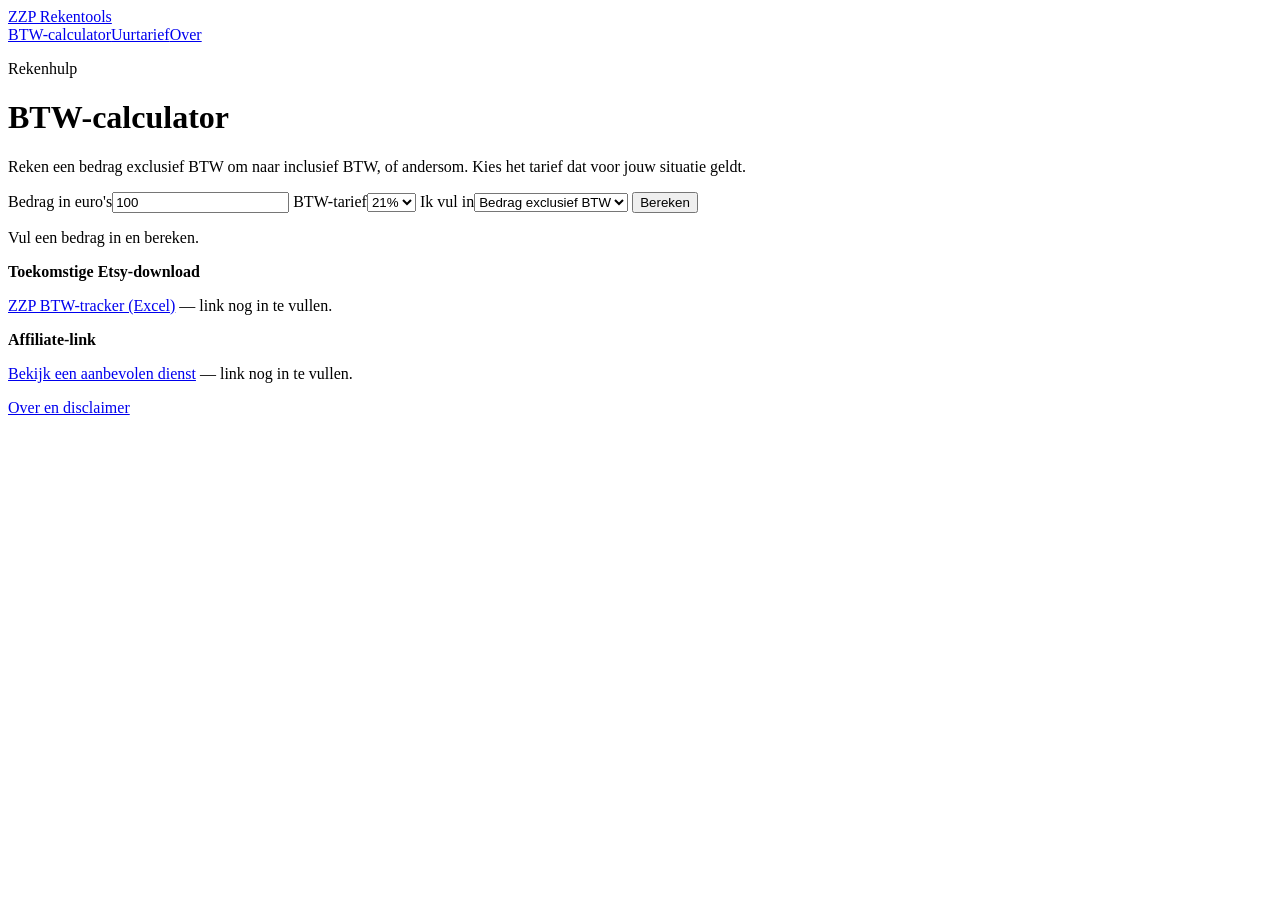
==== btw-calculator.html @ aae9de73 "Add ZZP site files" ====
<!doctype html>
<html lang="nl">
<head>
  <meta charset="utf-8">
  <meta name="viewport" content="width=device-width, initial-scale=1">
  <title>BTW-calculator — ZZP Rekentools</title>
  <link rel="stylesheet" href="style.css">
  <script src="btw.js" defer></script>
</head>
<body>
  <header class="wrap"><a class="brand" href="index.html">ZZP Rekentools</a><nav><a href="btw-calculator.html">BTW-calculator</a><a href="uurtarief-calculator.html">Uurtarief</a><a href="over.html">Over</a></nav></header>
  <main class="wrap narrow">
    <p class="eyebrow">Rekenhulp</p><h1>BTW-calculator</h1><p>Reken een bedrag exclusief BTW om naar inclusief BTW, of andersom. Kies het tarief dat voor jouw situatie geldt.</p>
    <form id="btw-form" class="panel">
      <label for="amount">Bedrag in euro's</label><input id="amount" name="amount" type="number" min="0" step="0.01" value="100" required>
      <label for="rate">BTW-tarief</label><select id="rate" name="rate"><option value="21">21%</option><option value="9">9%</option><option value="0">0%</option></select>
      <label for="direction">Ik vul in</label><select id="direction" name="direction"><option value="excl">Bedrag exclusief BTW</option><option value="incl">Bedrag inclusief BTW</option></select>
      <button type="submit">Bereken</button>
      <p id="btw-result" class="result" aria-live="polite">Vul een bedrag in en bereken.</p>
    </form>
    <aside class="placeholder"><strong>Toekomstige Etsy-download</strong><p><a href="#etsy-link-todo">ZZP BTW-tracker (Excel)</a> — link nog in te vullen.</p></aside>
    <aside class="placeholder"><strong>Affiliate-link</strong><p><a href="#affiliate-todo">Bekijk een aanbevolen dienst</a> — link nog in te vullen.</p></aside>
  </main><footer class="wrap"><a href="over.html">Over en disclaimer</a></footer>
</body>
</html>
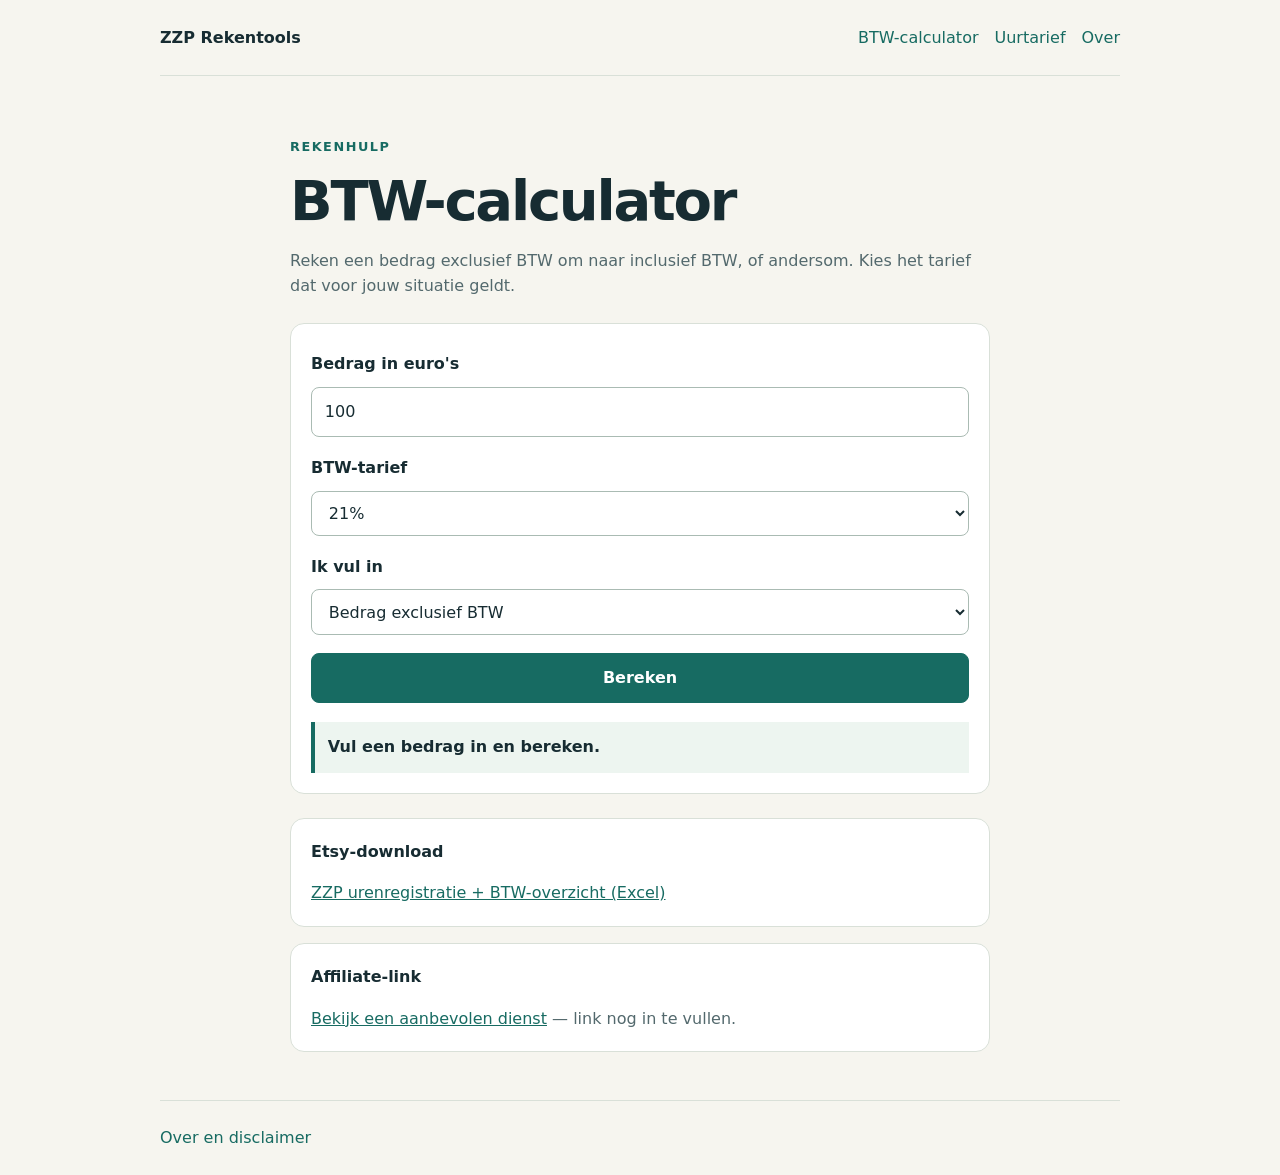
==== commit 717436ad: "Fill Etsy listing link for the ZZP urenregistratie + BTW tracker" ====
--- a/btw-calculator.html
+++ b/btw-calculator.html
@@ -18,7 +18,7 @@
       <button type="submit">Bereken</button>
       <p id="btw-result" class="result" aria-live="polite">Vul een bedrag in en bereken.</p>
     </form>
-    <aside class="placeholder"><strong>Toekomstige Etsy-download</strong><p><a href="#etsy-link-todo">ZZP BTW-tracker (Excel)</a> — link nog in te vullen.</p></aside>
+    <aside class="placeholder"><strong>Etsy-download</strong><p><a href="https://planandpennystudio.etsy.com/nl/listing/4621038016/zzp-urenregistratie-btw-overzicht-excel" rel="noopener">ZZP urenregistratie + BTW-overzicht (Excel)</a></p></aside>
     <aside class="placeholder"><strong>Affiliate-link</strong><p><a href="#affiliate-todo">Bekijk een aanbevolen dienst</a> — link nog in te vullen.</p></aside>
   </main><footer class="wrap"><a href="over.html">Over en disclaimer</a></footer>
 </body>
--- a/style.css
+++ b/style.css
@@ -0,0 +1,32 @@
+:root { color-scheme: light; --ink: #172c32; --muted: #53696d; --paper: #f6f5ef; --card: #fff; --accent: #176b62; --line: #d9e0d8; }
+* { box-sizing: border-box; }
+body { margin: 0; background: var(--paper); color: var(--ink); font: 16px/1.6 system-ui, sans-serif; }
+a { color: var(--accent); }
+.wrap { width: min(100% - 2rem, 960px); margin-inline: auto; }
+.narrow { max-width: 700px; }
+header { min-height: 76px; display: flex; align-items: center; justify-content: space-between; gap: 1rem; border-bottom: 1px solid var(--line); }
+.brand { font-weight: 800; text-decoration: none; color: var(--ink); }
+nav { display: flex; flex-wrap: wrap; gap: 1rem; }
+nav a, footer a { text-decoration: none; }
+main { padding-block: 3rem; }
+.hero { max-width: 680px; padding-block: 1.5rem 2rem; }
+h1 { font-size: clamp(2rem, 6vw, 3.5rem); line-height: 1.1; letter-spacing: -.04em; margin: .25rem 0 1rem; }
+h2 { line-height: 1.2; }
+p { color: var(--muted); }
+.eyebrow { color: var(--accent); font-size: .8rem; font-weight: 750; letter-spacing: .12em; text-transform: uppercase; }
+.cards { display: grid; grid-template-columns: repeat(auto-fit, minmax(230px, 1fr)); gap: 1rem; }
+.card, .panel, .placeholder { background: var(--card); border: 1px solid var(--line); border-radius: 14px; padding: 1.25rem; }
+.card { color: inherit; text-decoration: none; }
+.card span { color: var(--accent); font-weight: 700; }
+.panel { display: grid; gap: .65rem; margin-block: 1.5rem; }
+label { font-weight: 700; margin-top: .45rem; }
+input, select, button { font: inherit; border: 1px solid #aabbb3; border-radius: 8px; padding: .7rem .8rem; background: #fff; color: var(--ink); }
+button { background: var(--accent); border-color: var(--accent); color: #fff; font-weight: 750; cursor: pointer; margin-top: .5rem; }
+button:hover { filter: brightness(.92); }
+.result { color: var(--ink); background: #edf5f0; border-left: 4px solid var(--accent); padding: .8rem; margin: .5rem 0 0; font-weight: 700; }
+.assumptions { background: #f7f8f5; padding: .8rem 1rem; border-radius: 8px; }
+.assumptions ul { margin-bottom: 0; padding-left: 1.2rem; }
+.placeholder { margin-top: 1rem; }
+.placeholder p { margin-bottom: 0; }
+footer { border-top: 1px solid var(--line); padding-block: 1.5rem; }
+@media (max-width: 540px) { header { align-items: flex-start; flex-direction: column; padding-block: 1rem; } nav { gap: .65rem; } main { padding-block: 2rem; } }
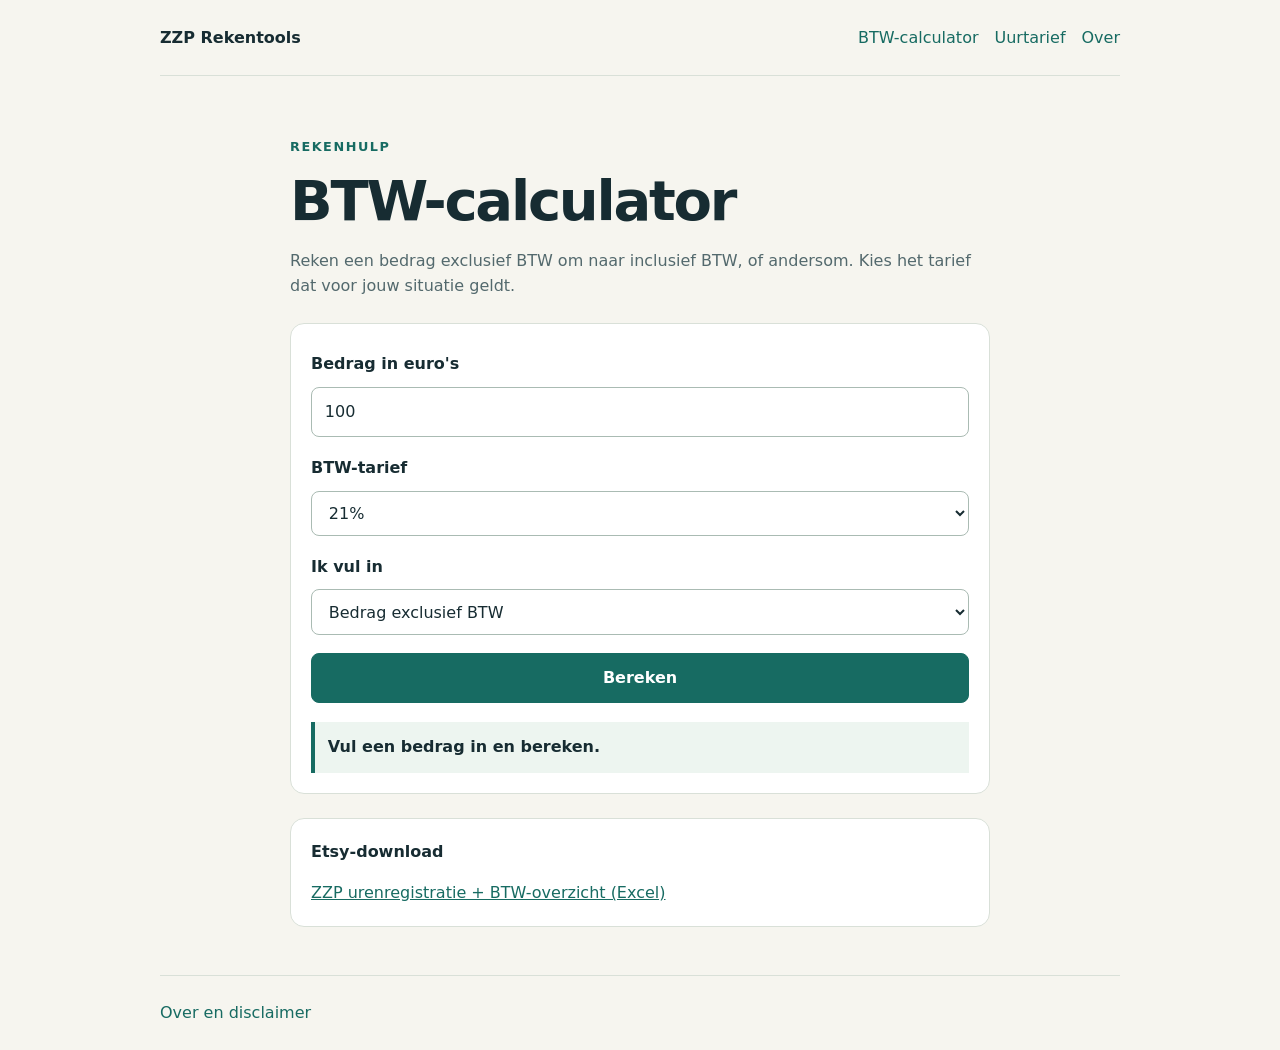
==== commit 3b52fc96: "Remove unfilled affiliate placeholder" ====
--- a/btw-calculator.html
+++ b/btw-calculator.html
@@ -19,7 +19,6 @@
       <p id="btw-result" class="result" aria-live="polite">Vul een bedrag in en bereken.</p>
     </form>
     <aside class="placeholder"><strong>Etsy-download</strong><p><a href="https://planandpennystudio.etsy.com/nl/listing/4621038016/zzp-urenregistratie-btw-overzicht-excel" rel="noopener">ZZP urenregistratie + BTW-overzicht (Excel)</a></p></aside>
-    <aside class="placeholder"><strong>Affiliate-link</strong><p><a href="#affiliate-todo">Bekijk een aanbevolen dienst</a> — link nog in te vullen.</p></aside>
   </main><footer class="wrap"><a href="over.html">Over en disclaimer</a></footer>
 </body>
 </html>
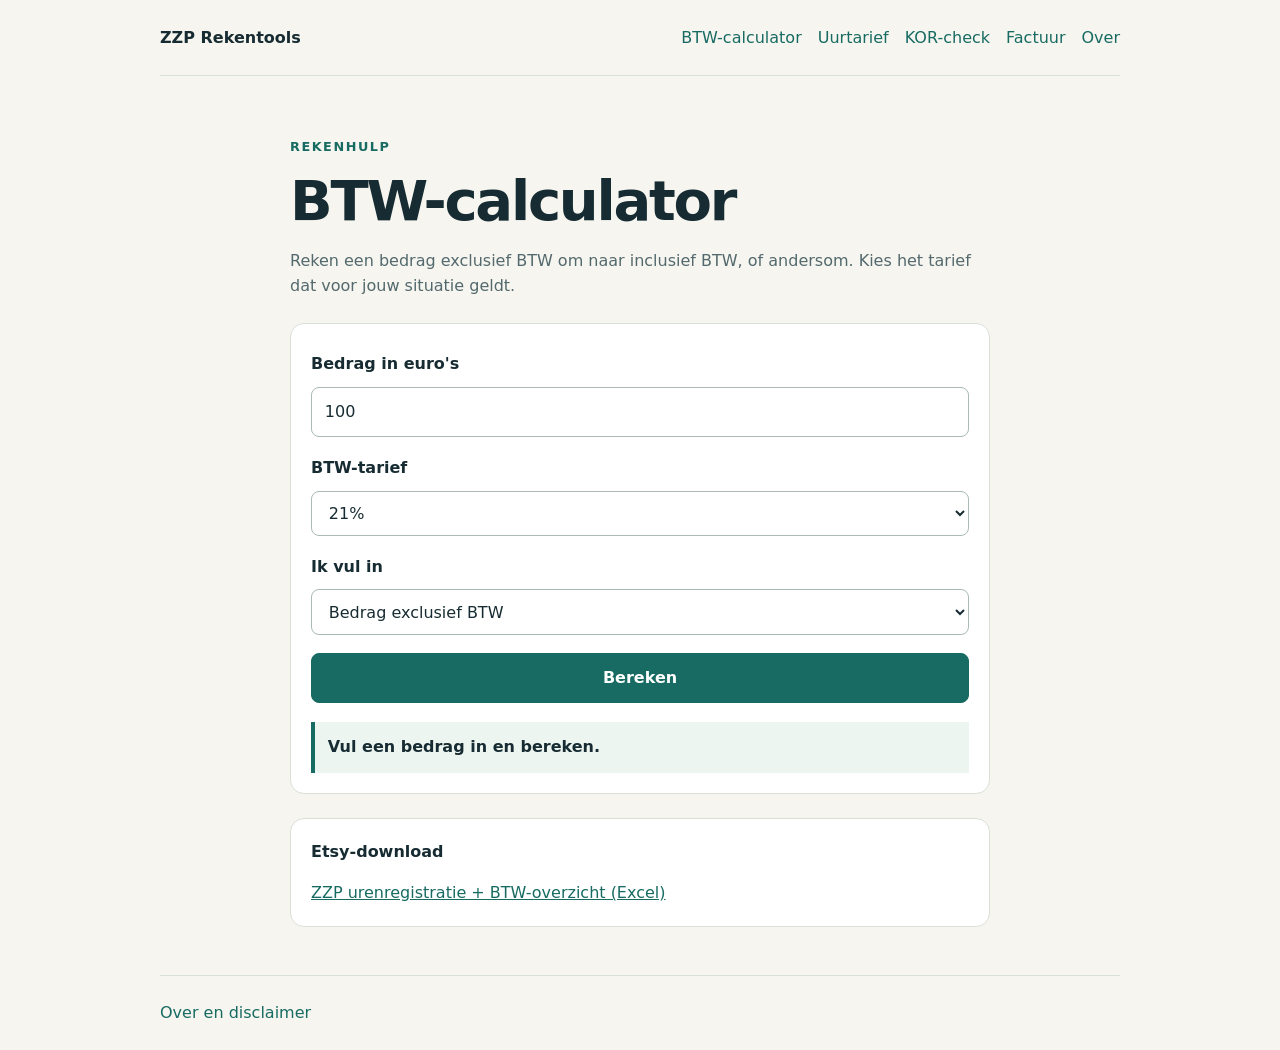
==== commit 27ab7fb8: "Link KOR and invoice calculators from nav and homepage" ====
--- a/btw-calculator.html
+++ b/btw-calculator.html
@@ -8,7 +8,7 @@
   <script src="btw.js" defer></script>
 </head>
 <body>
-  <header class="wrap"><a class="brand" href="index.html">ZZP Rekentools</a><nav><a href="btw-calculator.html">BTW-calculator</a><a href="uurtarief-calculator.html">Uurtarief</a><a href="over.html">Over</a></nav></header>
+  <header class="wrap"><a class="brand" href="index.html">ZZP Rekentools</a><nav><a href="btw-calculator.html">BTW-calculator</a><a href="uurtarief-calculator.html">Uurtarief</a><a href="kor-calculator.html">KOR-check</a><a href="factuur-calculator.html">Factuur</a><a href="over.html">Over</a></nav></header>
   <main class="wrap narrow">
     <p class="eyebrow">Rekenhulp</p><h1>BTW-calculator</h1><p>Reken een bedrag exclusief BTW om naar inclusief BTW, of andersom. Kies het tarief dat voor jouw situatie geldt.</p>
     <form id="btw-form" class="panel">
